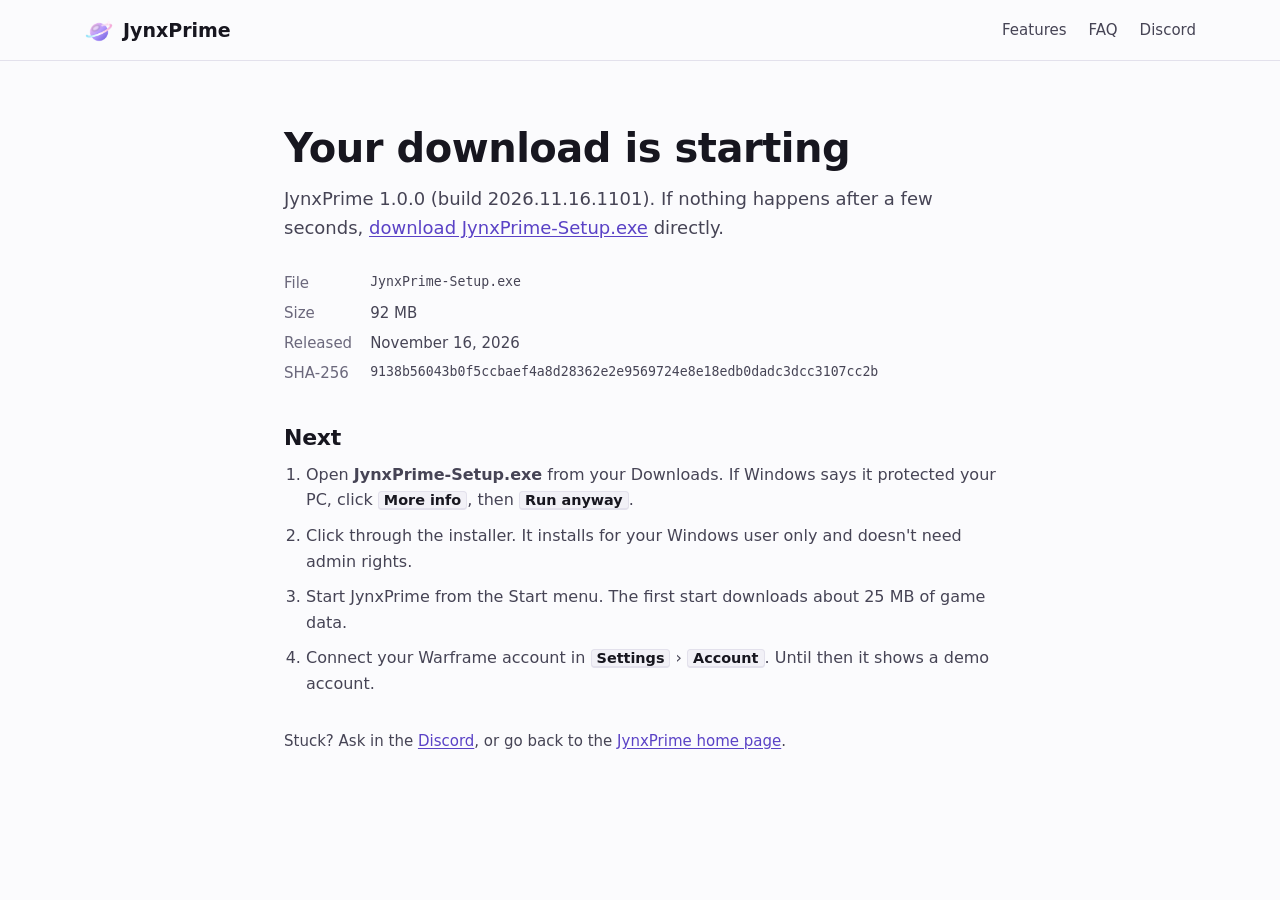
==== download/index.html @ 4eb78b75 "Website for 2026.11.16.1101" ====
<!doctype html>
<html lang="en">
<head>
<meta charset="utf-8">
<meta name="viewport" content="width=device-width, initial-scale=1">
<title>Downloading JynxPrime-Setup.exe · JynxPrime</title>
<meta name="robots" content="noindex">
<meta http-equiv="refresh" content="1;url=https://github.com/Muaphdaan/JynxPrime/releases/download/v2026.11.16.1101/JynxPrime-Setup.exe">
<link rel="icon" href="../favicon.ico" sizes="any">
<link rel="icon" type="image/png" href="../favicon.png">
<link rel="stylesheet" href="../site.css">
</head>
<body>
<header class="site-header">
  <div class="wrap">
    <a class="brand" href="../"><img src="../img/logo.png" width="30" height="30" alt="">JynxPrime</a>
    <nav class="site-nav" aria-label="Main">
      <a href="../#features">Features</a>
      <a href="../#faq">FAQ</a>
      <a href="https://discord.gg/uvfPsXu4Ax">Discord</a>
    </nav>
  </div>
</header>
<main class="wrap page">
  <h1>Your download is starting</h1>
  <p class="lede">JynxPrime 1.0.0 (build 2026.11.16.1101). If nothing happens after a few seconds, <a href="https://github.com/Muaphdaan/JynxPrime/releases/download/v2026.11.16.1101/JynxPrime-Setup.exe" download>download JynxPrime-Setup.exe</a> directly.</p>
  <dl class="facts">
    <dt>File</dt><dd class="mono">JynxPrime-Setup.exe</dd>
    <dt>Size</dt><dd>92 MB</dd>
    <dt>Released</dt><dd>November 16, 2026</dd>
    <dt>SHA-256</dt><dd class="mono">9138b56043b0f5ccbaef4a8d28362e2e9569724e8e18edb0dadc3dcc3107cc2b</dd>
  </dl>
  <h2>Next</h2>
  <ol>
    <li>Open <b>JynxPrime-Setup.exe</b> from your Downloads. If Windows says it protected your PC, click <kbd>More info</kbd>, then <kbd>Run anyway</kbd>.</li>
    <li>Click through the installer. It installs for your Windows user only and doesn't need admin rights.</li>
    <li>Start JynxPrime from the Start menu. The first start downloads about 25 MB of game data.</li>
    <li>Connect your Warframe account in <kbd>Settings</kbd> › <kbd>Account</kbd>. Until then it shows a demo account.</li>
  </ol>
  <p class="lede" style="font-size:15px;margin-top:32px">Stuck? Ask in the <a href="https://discord.gg/uvfPsXu4Ax">Discord</a>, or go back to the <a href="../">JynxPrime home page</a>.</p>
</main>
</body>
</html>
---- site.css ----
/* JynxPrime website. Shared by index.html, 404.html and the download pages.
   System fonts only (Segoe UI on Windows), so the page makes no third-party requests. */

:root {
  --bg: #fbfbfd;
  --surface: #ffffff;
  --surface-2: #f2f1f7;
  --text: #17161f;
  --text-2: #464455;
  --text-3: #6b687c;
  --line: #e3e1ec;
  --accent: #5a42c6;
  --accent-hover: #4932ad;
  --accent-ink: #ffffff;
  --accent-soft: #eeeaff;
  --ok: #17785f;
  --plat: #5a42c6;
  --shadow: 0 1px 2px rgba(23, 22, 31, .06), 0 12px 32px -18px rgba(23, 22, 31, .28);
  --font: "Segoe UI Variable Text", "Segoe UI", system-ui, -apple-system, "Helvetica Neue", Arial, sans-serif;
  --font-head: "Segoe UI Variable Display", "Segoe UI", system-ui, -apple-system, "Helvetica Neue", Arial, sans-serif;
  --mono: "Cascadia Mono", Consolas, ui-monospace, "SF Mono", Menlo, monospace;
  color-scheme: light;
}
@media (prefers-color-scheme: dark) {
  :root {
    --bg: #111018;
    --surface: #18171f;
    --surface-2: #211f2b;
    --text: #ecebf3;
    --text-2: #bdbacb;
    --text-3: #908ca5;
    --line: #2d2b3a;
    --accent: #b6a3ff;
    --accent-hover: #cabbff;
    --accent-ink: #15122a;
    --accent-soft: #29223f;
    --ok: #6fd9b7;
    --plat: #c9bbff;
    --shadow: 0 1px 2px rgba(0, 0, 0, .4), 0 16px 36px -20px rgba(0, 0, 0, .8);
    color-scheme: dark;
  }
}

*, *::before, *::after { box-sizing: border-box; }
html { -webkit-text-size-adjust: 100%; scroll-padding-top: 72px; }
body {
  margin: 0;
  background: var(--bg);
  color: var(--text);
  font: 400 16px/1.6 var(--font);
}
img { max-width: 100%; height: auto; display: block; }
a { color: var(--accent); text-underline-offset: 2px; }
a:hover { color: var(--accent-hover); }
:focus-visible { outline: 2px solid var(--accent); outline-offset: 2px; border-radius: 3px; }
h1, h2, h3 { font-family: var(--font-head); line-height: 1.15; margin: 0; letter-spacing: -.012em; text-wrap: balance; }
h2 { font-size: clamp(26px, 3.2vw, 34px); font-weight: 700; }
h3 { font-size: 19px; font-weight: 650; }
p { margin: 0; }
code, .mono { font-family: var(--mono); font-size: .88em; }
kbd { font-family: var(--font); font-size: .9em; font-weight: 600; color: var(--text); background: var(--surface-2); border: 1px solid var(--line); border-bottom-width: 2px; border-radius: 4px; padding: 0 5px; white-space: nowrap; }
[hidden] { display: none !important; }

.wrap { width: 100%; max-width: 1160px; margin-inline: auto; padding-inline: 24px; }
.skip { position: absolute; left: -9999px; top: 8px; background: var(--surface); padding: 8px 12px; z-index: 10; }
.skip:focus { left: 8px; }

/* header */
.site-header { position: sticky; top: 0; z-index: 5; background: color-mix(in srgb, var(--bg) 88%, transparent); backdrop-filter: saturate(1.4) blur(8px); border-bottom: 1px solid var(--line); }
.site-header .wrap { display: flex; align-items: center; justify-content: space-between; gap: 16px; min-height: 60px; }
.brand { display: inline-flex; align-items: center; gap: 9px; color: var(--text); text-decoration: none; font-family: var(--font-head); font-weight: 700; font-size: 19px; }
.brand img { width: 30px; height: 30px; }
.site-nav { display: flex; align-items: center; gap: 22px; }
.site-nav a { color: var(--text-2); text-decoration: none; font-size: 15px; }
.site-nav a:hover { color: var(--text); }
.site-nav .button { color: var(--accent-ink); }

/* buttons */
.button {
  display: inline-flex; align-items: center; gap: 8px;
  background: var(--accent); color: var(--accent-ink); text-decoration: none;
  font-family: var(--font-head); font-weight: 600; font-size: 16px; line-height: 1;
  padding: 13px 20px; border-radius: 6px; border: 0;
}
.button:hover { background: var(--accent-hover); color: var(--accent-ink); }
.button svg { width: 18px; height: 18px; flex: none; }
.button.small { font-size: 14px; padding: 9px 14px; }
.button.quiet { background: var(--surface); color: var(--text); box-shadow: inset 0 0 0 1px var(--line); }
.button.quiet:hover { background: var(--surface-2); color: var(--text); }

/* intro */
.intro { display: grid; grid-template-columns: minmax(0, 400px) minmax(0, 1fr); gap: 48px; align-items: center; padding-block: 56px 72px; }
.intro h1 { font-size: clamp(34px, 4.6vw, 50px); font-weight: 700; }
.lede { font-size: 18px; color: var(--text-2); margin-top: 18px; }
.get { margin-top: 28px; }
.get .meta { margin-top: 12px; font-size: 14px; color: var(--text-3); }
.get .meta a { color: var(--text-2); }
.shot { margin: 0; border: 1px solid var(--line); border-radius: 8px; overflow: hidden; background: var(--surface); box-shadow: var(--shadow); }
.shot figcaption { font-size: 13.5px; color: var(--text-3); padding: 9px 14px; border-top: 1px solid var(--line); }

/* sections */
.section { padding-block: 64px; border-top: 1px solid var(--line); }
.section-head { max-width: 640px; }
.section-head p { color: var(--text-2); margin-top: 12px; font-size: 17px; }

/* feature tour */
.tour { display: grid; grid-template-columns: 230px minmax(0, 1fr); gap: 36px; margin-top: 32px; align-items: start; }
.tour-list { display: flex; flex-direction: column; border-left: 1px solid var(--line); position: sticky; top: 84px; }
.tour-list button {
  all: unset; box-sizing: border-box; cursor: pointer; display: block; padding: 7px 0 7px 16px; margin-left: -1px;
  border-left: 2px solid transparent; color: var(--text-2); font-size: 15px; line-height: 1.35;
}
.tour-list button small { display: block; color: var(--text-3); font-size: 13px; }
.tour-list button:hover { color: var(--text); }
.tour-list button[aria-selected="true"] { border-left-color: var(--accent); color: var(--text); font-weight: 600; }
.tour-list button[aria-selected="true"] small { font-weight: 400; }
.tour-list button:focus-visible { outline: 2px solid var(--accent); outline-offset: -2px; }
.tour-panel h3 { font-size: 22px; }
.tour-panel > p { color: var(--text-2); margin-top: 8px; max-width: 62ch; }
.tour-panel .shot { margin-top: 18px; }

/* overlays */
.overlays { display: grid; grid-template-columns: repeat(2, minmax(0, 1fr)); gap: 40px 48px; margin-top: 36px; }
.overlay p { color: var(--text-2); margin-top: 8px; }
.overlay .note { font-size: 13px; color: var(--text-3); margin-top: 8px; }
.game { margin-top: 18px; border-radius: 8px; background: #1d1b2b; background-image: linear-gradient(170deg, #25223a, #1a1826 70%); padding: 14px; overflow-x: auto; }
.cards { display: grid; grid-template-columns: repeat(4, minmax(112px, 1fr)); gap: 8px; min-width: 480px; }
.rw, .roll { background: rgba(10, 9, 20, .82); border: 1px solid rgba(255, 255, 255, .12); border-radius: 6px; padding: 9px 10px; color: #eeecf8; font-size: 12.5px; line-height: 1.35; }
.rw b { display: block; font-weight: 600; font-size: 13px; min-height: 2.7em; }
.rw .n { display: flex; justify-content: space-between; margin-top: 6px; font-variant-numeric: tabular-nums; }
.plat-v { color: #c9bbff; font-weight: 700; }
.duc-v { color: #f3cf7a; font-weight: 700; }
.rw .m { color: #a9a5c2; margin-top: 4px; font-size: 11.5px; }
.rw.best, .roll.keep { border-color: #84e0c1; box-shadow: inset 0 0 0 1px #84e0c1; }
.tagline { display: inline-block; margin-top: 6px; background: #84e0c1; color: #0f2c24; font-weight: 700; font-size: 11px; padding: 1px 7px; border-radius: 3px; }
.rolls { display: grid; grid-template-columns: repeat(2, minmax(150px, 1fr)); gap: 8px; min-width: 320px; }
.roll .t { color: #a9a5c2; font-size: 12px; }
.roll .g { font-family: var(--font-head); font-size: 22px; font-weight: 700; margin-top: 2px; }
.roll ul { list-style: none; padding: 0; margin: 6px 0 0; display: grid; gap: 2px; }
.roll .neg { color: #ff9eb1; }
.roll .v { margin-top: 8px; display: flex; justify-content: space-between; align-items: center; gap: 6px; }
.roll .verdict { font-weight: 700; font-size: 11px; padding: 1px 7px; border-radius: 3px; background: rgba(255, 255, 255, .12); }
.roll.keep .verdict { background: #84e0c1; color: #0f2c24; }
.trade-steps { margin: 18px 0 0; padding-left: 22px; color: var(--text-2); display: grid; gap: 4px; }
.needs { margin-top: 36px; padding: 14px 16px; border-radius: 6px; background: var(--surface-2); color: var(--text-2); font-size: 15px; max-width: 760px; }

/* what's new */
.changes { display: grid; grid-template-columns: minmax(0, 300px) minmax(0, 1fr); gap: 48px; }
.changes .when { color: var(--text-3); margin-top: 10px; font-size: 15px; }
.notes h3 { font-size: 17px; margin-top: 22px; }
.notes h3:first-child { margin-top: 0; }
.notes ul { margin: 8px 0 0; padding-left: 20px; color: var(--text-2); display: grid; gap: 6px; }
.notes p { color: var(--text-2); margin-top: 8px; }
.notes strong { color: var(--text); font-weight: 600; }
.notes details { margin-top: 22px; border-top: 1px solid var(--line); padding-top: 14px; }
.notes summary { cursor: pointer; color: var(--accent); font-weight: 600; }

/* download */
.files { display: grid; grid-template-columns: repeat(2, minmax(0, 1fr)); gap: 20px; margin-top: 32px; }
.file { border: 1px solid var(--line); border-radius: 8px; padding: 22px; background: var(--surface); display: flex; flex-direction: column; gap: 10px; }
.file.main { border-color: color-mix(in srgb, var(--accent) 45%, var(--line)); }
.file .label { font-size: 13px; color: var(--text-3); }
.file .name { font-family: var(--mono); font-size: 15px; }
.file p { color: var(--text-2); font-size: 15px; }
.file .button { align-self: flex-start; margin-top: auto; }
.file p { margin-bottom: 8px; }
.release-info { margin-top: 18px; color: var(--text-3); font-size: 14px; }
.sums { margin-top: 10px; font-size: 14px; color: var(--text-3); }
.sums summary { cursor: pointer; color: var(--text-2); }
.sums dl { margin: 10px 0 0; display: grid; grid-template-columns: max-content minmax(0, 1fr); gap: 4px 14px; }
.sums dt { color: var(--text-2); }
.sums dd { margin: 0; font-family: var(--mono); font-size: 12.5px; overflow-wrap: anywhere; }
.install { display: grid; grid-template-columns: minmax(0, 1fr) minmax(0, 1fr); gap: 48px; margin-top: 48px; }
.install ol { margin: 12px 0 0; padding-left: 22px; display: grid; gap: 10px; color: var(--text-2); }
.install ol b { color: var(--text); font-weight: 600; }
.install dl { margin: 12px 0 0; color: var(--text-2); }
.install dt { color: var(--text); font-weight: 600; }
.install dd { margin: 2px 0 14px; }

/* faq */
.faq { margin-top: 28px; max-width: 820px; border-top: 1px solid var(--line); }
.faq details { border-bottom: 1px solid var(--line); }
.faq summary { cursor: pointer; padding: 14px 0; font-weight: 600; list-style: none; display: flex; justify-content: space-between; gap: 16px; }
.faq summary::-webkit-details-marker { display: none; }
.faq summary::after { content: "+"; color: var(--text-3); font-weight: 400; font-size: 20px; line-height: 1; }
.faq details[open] summary::after { content: "–"; }
.faq details > div { padding: 0 0 16px; color: var(--text-2); max-width: 70ch; display: grid; gap: 8px; }

/* discord */
.community { display: flex; flex-wrap: wrap; align-items: center; justify-content: space-between; gap: 20px 40px; }
.community p { color: var(--text-2); margin-top: 8px; max-width: 56ch; }

/* footer */
.site-footer { border-top: 1px solid var(--line); padding-block: 28px 40px; font-size: 14px; color: var(--text-3); }
.site-footer .wrap { display: flex; flex-wrap: wrap; justify-content: space-between; gap: 12px 32px; }
.site-footer nav { display: flex; gap: 18px; }
.site-footer a { color: var(--text-2); }

/* small pages: download, 404 */
.page { padding-block: 64px 80px; max-width: 760px; }
.page h1 { font-size: clamp(30px, 4vw, 40px); }
.page .lede { margin-top: 14px; }
.page .facts { margin-top: 28px; display: grid; grid-template-columns: max-content minmax(0, 1fr); gap: 6px 18px; font-size: 15px; }
.page .facts dt { color: var(--text-3); }
.page .facts dd { margin: 0; color: var(--text-2); overflow-wrap: anywhere; }
.page h2 { font-size: 22px; margin-top: 40px; }
.page ol { margin: 12px 0 0; padding-left: 22px; display: grid; gap: 10px; color: var(--text-2); }

@media (max-width: 960px) {
  .intro { grid-template-columns: minmax(0, 1fr); gap: 36px; padding-top: 40px; }
  .intro-text { max-width: 560px; }
  .tour { grid-template-columns: minmax(0, 1fr); gap: 20px; }
  .tour-list { position: static; flex-direction: row; overflow-x: auto; border-left: 0; border-bottom: 1px solid var(--line); scrollbar-width: thin; }
  .tour-list button { padding: 8px 14px; margin: 0 0 -1px; border-left: 0; border-bottom: 2px solid transparent; white-space: nowrap; }
  .tour-list button[aria-selected="true"] { border-bottom-color: var(--accent); }
  .tour-list button small { display: none; }
  .overlays, .changes, .install { grid-template-columns: minmax(0, 1fr); gap: 32px; }
}
@media (max-width: 720px) {
  .wrap { padding-inline: 16px; }
  .site-nav a:not(.button) { display: none; }
  .files { grid-template-columns: minmax(0, 1fr); }
  .section { padding-block: 48px; }
  .page .facts { grid-template-columns: minmax(0, 1fr); gap: 0; }
  .page .facts dd { margin-bottom: 8px; }
}
@media (prefers-reduced-motion: no-preference) {
  html { scroll-behavior: smooth; }
}
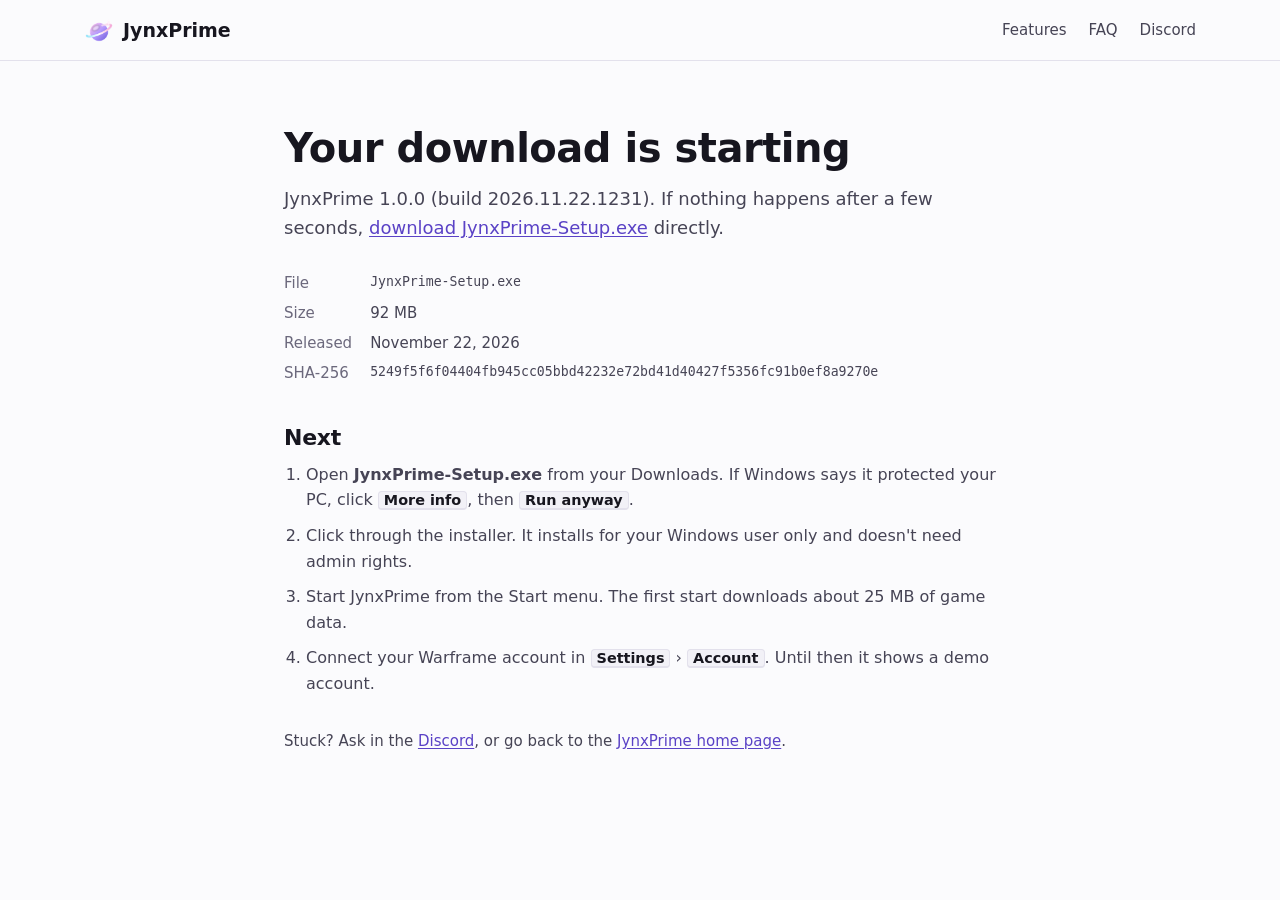
==== commit 57299e27: "Website for 2026.11.22.1231" ====
--- a/download/index.html
+++ b/download/index.html
@@ -5,7 +5,7 @@
 <meta name="viewport" content="width=device-width, initial-scale=1">
 <title>Downloading JynxPrime-Setup.exe · JynxPrime</title>
 <meta name="robots" content="noindex">
-<meta http-equiv="refresh" content="1;url=https://github.com/Muaphdaan/JynxPrime/releases/download/v2026.11.16.1101/JynxPrime-Setup.exe">
+<meta http-equiv="refresh" content="1;url=https://github.com/Muaphdaan/JynxPrime/releases/download/v2026.11.22.1231/JynxPrime-Setup.exe">
 <link rel="icon" href="../favicon.ico" sizes="any">
 <link rel="icon" type="image/png" href="../favicon.png">
 <link rel="stylesheet" href="../site.css">
@@ -23,12 +23,12 @@
 </header>
 <main class="wrap page">
   <h1>Your download is starting</h1>
-  <p class="lede">JynxPrime 1.0.0 (build 2026.11.16.1101). If nothing happens after a few seconds, <a href="https://github.com/Muaphdaan/JynxPrime/releases/download/v2026.11.16.1101/JynxPrime-Setup.exe" download>download JynxPrime-Setup.exe</a> directly.</p>
+  <p class="lede">JynxPrime 1.0.0 (build 2026.11.22.1231). If nothing happens after a few seconds, <a href="https://github.com/Muaphdaan/JynxPrime/releases/download/v2026.11.22.1231/JynxPrime-Setup.exe" download>download JynxPrime-Setup.exe</a> directly.</p>
   <dl class="facts">
     <dt>File</dt><dd class="mono">JynxPrime-Setup.exe</dd>
     <dt>Size</dt><dd>92 MB</dd>
-    <dt>Released</dt><dd>November 16, 2026</dd>
-    <dt>SHA-256</dt><dd class="mono">9138b56043b0f5ccbaef4a8d28362e2e9569724e8e18edb0dadc3dcc3107cc2b</dd>
+    <dt>Released</dt><dd>November 22, 2026</dd>
+    <dt>SHA-256</dt><dd class="mono">5249f5f6f04404fb945cc05bbd42232e72bd41d40427f5356fc91b0ef8a9270e</dd>
   </dl>
   <h2>Next</h2>
   <ol>
--- a/site.css
+++ b/site.css
@@ -123,24 +123,16 @@
 .overlays { display: grid; grid-template-columns: repeat(2, minmax(0, 1fr)); gap: 40px 48px; margin-top: 36px; }
 .overlay p { color: var(--text-2); margin-top: 8px; }
 .overlay .note { font-size: 13px; color: var(--text-3); margin-top: 8px; }
-.game { margin-top: 18px; border-radius: 8px; background: #1d1b2b; background-image: linear-gradient(170deg, #25223a, #1a1826 70%); padding: 14px; overflow-x: auto; }
-.cards { display: grid; grid-template-columns: repeat(4, minmax(112px, 1fr)); gap: 8px; min-width: 480px; }
-.rw, .roll { background: rgba(10, 9, 20, .82); border: 1px solid rgba(255, 255, 255, .12); border-radius: 6px; padding: 9px 10px; color: #eeecf8; font-size: 12.5px; line-height: 1.35; }
-.rw b { display: block; font-weight: 600; font-size: 13px; min-height: 2.7em; }
-.rw .n { display: flex; justify-content: space-between; margin-top: 6px; font-variant-numeric: tabular-nums; }
-.plat-v { color: #c9bbff; font-weight: 700; }
-.duc-v { color: #f3cf7a; font-weight: 700; }
-.rw .m { color: #a9a5c2; margin-top: 4px; font-size: 11.5px; }
-.rw.best, .roll.keep { border-color: #84e0c1; box-shadow: inset 0 0 0 1px #84e0c1; }
-.tagline { display: inline-block; margin-top: 6px; background: #84e0c1; color: #0f2c24; font-weight: 700; font-size: 11px; padding: 1px 7px; border-radius: 3px; }
-.rolls { display: grid; grid-template-columns: repeat(2, minmax(150px, 1fr)); gap: 8px; min-width: 320px; }
-.roll .t { color: #a9a5c2; font-size: 12px; }
-.roll .g { font-family: var(--font-head); font-size: 22px; font-weight: 700; margin-top: 2px; }
-.roll ul { list-style: none; padding: 0; margin: 6px 0 0; display: grid; gap: 2px; }
-.roll .neg { color: #ff9eb1; }
-.roll .v { margin-top: 8px; display: flex; justify-content: space-between; align-items: center; gap: 6px; }
-.roll .verdict { font-weight: 700; font-size: 11px; padding: 1px 7px; border-radius: 3px; background: rgba(255, 255, 255, .12); }
-.roll.keep .verdict { background: #84e0c1; color: #0f2c24; }
+.showcase { margin-top: 36px; }
+.showcase .overlay { max-width: 760px; }
+.showcase .note { font-size: 13px; color: var(--text-3); margin-top: 8px; }
+/* The game behind the overlays: the pictures are the app's own overlay windows (rendered 2x), with Windows 11's
+   rounded window corners. A narrow screen scrolls the reward strip sideways instead of shrinking its text. */
+.game { margin-top: 18px; border-radius: 8px; background: #1d1b2b; background-image: linear-gradient(170deg, #25223a, #1a1826 70%); padding: 18px; overflow-x: auto; }
+.game img { border-radius: 8px; box-shadow: 0 10px 28px -12px rgba(0, 0, 0, .7); }
+.game.strip img { width: 964px; max-width: none; margin-inline: auto; }
+.game.rolls { display: flex; flex-wrap: wrap; justify-content: center; align-items: flex-start; gap: 18px; }
+.game.rolls img.cut { border-radius: 8px 8px 0 0; -webkit-mask-image: linear-gradient(#000 82%, transparent); mask-image: linear-gradient(#000 82%, transparent); }
 .trade-steps { margin: 18px 0 0; padding-left: 22px; color: var(--text-2); display: grid; gap: 4px; }
 .needs { margin-top: 36px; padding: 14px 16px; border-radius: 6px; background: var(--surface-2); color: var(--text-2); font-size: 15px; max-width: 760px; }
 
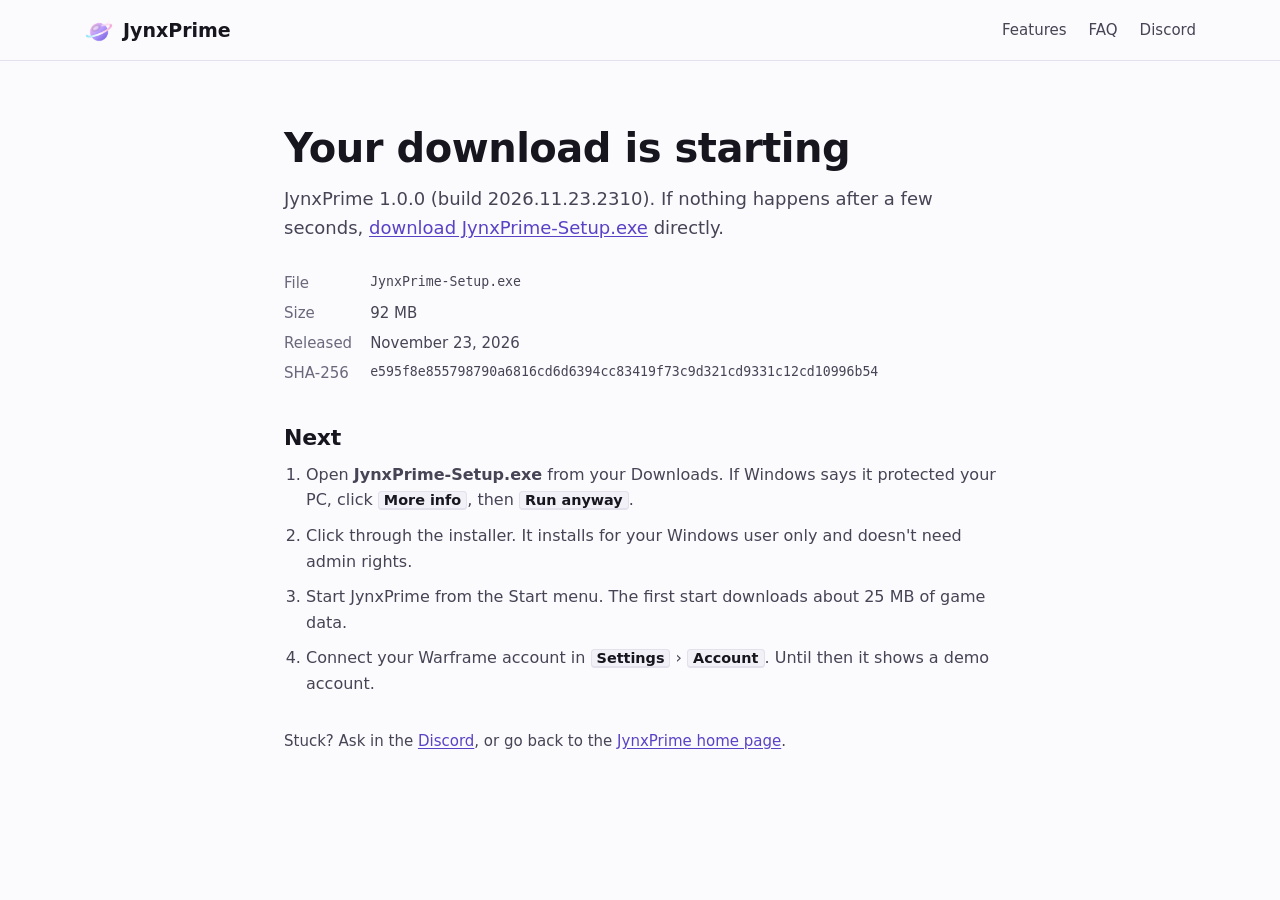
==== commit b36d1f80: "Website for 2026.11.23.2310" ====
--- a/download/index.html
+++ b/download/index.html
@@ -5,7 +5,7 @@
 <meta name="viewport" content="width=device-width, initial-scale=1">
 <title>Downloading JynxPrime-Setup.exe · JynxPrime</title>
 <meta name="robots" content="noindex">
-<meta http-equiv="refresh" content="1;url=https://github.com/Muaphdaan/JynxPrime/releases/download/v2026.11.22.1231/JynxPrime-Setup.exe">
+<meta http-equiv="refresh" content="1;url=https://github.com/Muaphdaan/JynxPrime/releases/download/v2026.11.23.2310/JynxPrime-Setup.exe">
 <link rel="icon" href="../favicon.ico" sizes="any">
 <link rel="icon" type="image/png" href="../favicon.png">
 <link rel="stylesheet" href="../site.css">
@@ -23,12 +23,12 @@
 </header>
 <main class="wrap page">
   <h1>Your download is starting</h1>
-  <p class="lede">JynxPrime 1.0.0 (build 2026.11.22.1231). If nothing happens after a few seconds, <a href="https://github.com/Muaphdaan/JynxPrime/releases/download/v2026.11.22.1231/JynxPrime-Setup.exe" download>download JynxPrime-Setup.exe</a> directly.</p>
+  <p class="lede">JynxPrime 1.0.0 (build 2026.11.23.2310). If nothing happens after a few seconds, <a href="https://github.com/Muaphdaan/JynxPrime/releases/download/v2026.11.23.2310/JynxPrime-Setup.exe" download>download JynxPrime-Setup.exe</a> directly.</p>
   <dl class="facts">
     <dt>File</dt><dd class="mono">JynxPrime-Setup.exe</dd>
     <dt>Size</dt><dd>92 MB</dd>
-    <dt>Released</dt><dd>November 22, 2026</dd>
-    <dt>SHA-256</dt><dd class="mono">5249f5f6f04404fb945cc05bbd42232e72bd41d40427f5356fc91b0ef8a9270e</dd>
+    <dt>Released</dt><dd>November 23, 2026</dd>
+    <dt>SHA-256</dt><dd class="mono">e595f8e855798790a6816cd6d6394cc83419f73c9d321cd9331c12cd10996b54</dd>
   </dl>
   <h2>Next</h2>
   <ol>
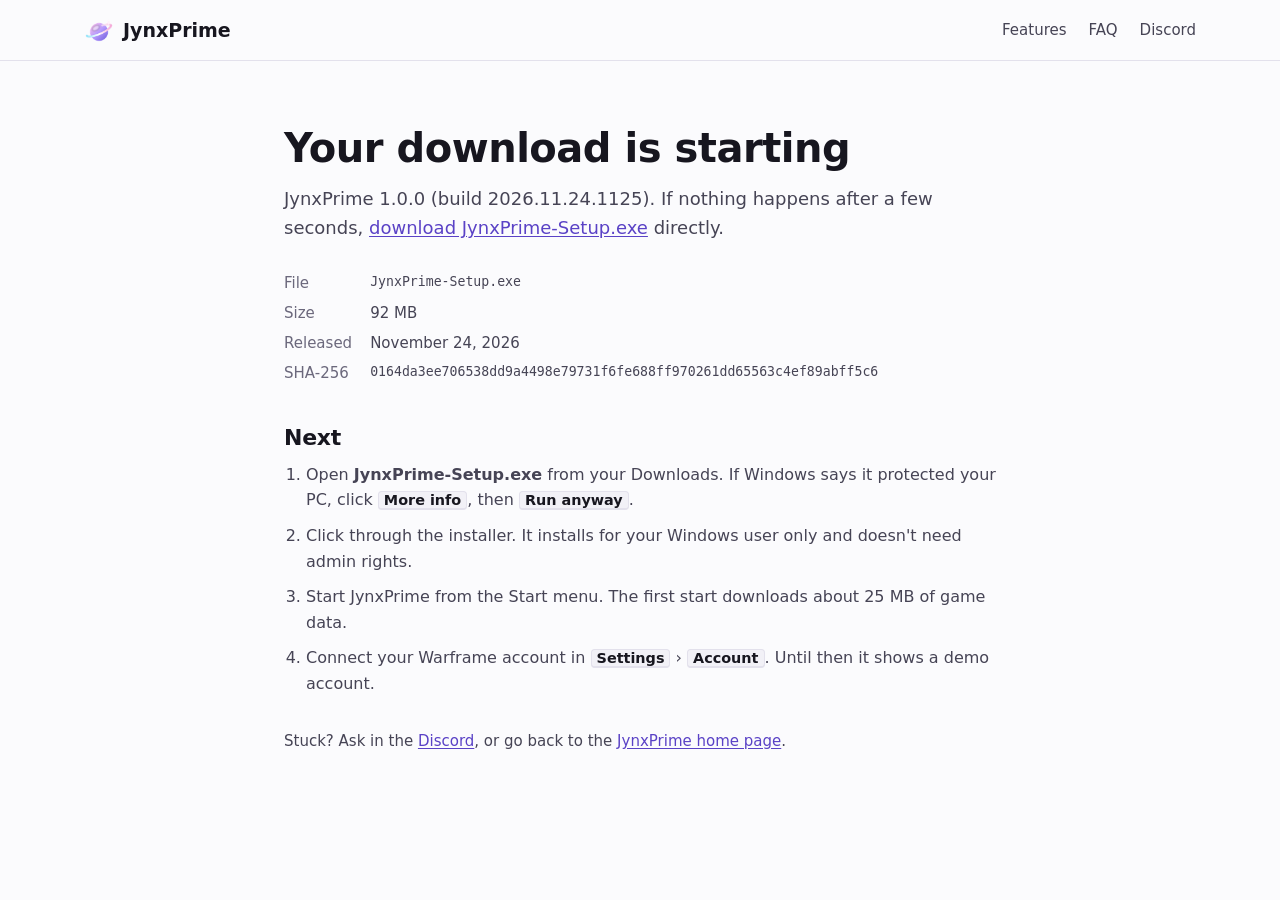
==== commit 1269bbc5: "Website for 2026.11.24.1125" ====
--- a/download/index.html
+++ b/download/index.html
@@ -5,7 +5,7 @@
 <meta name="viewport" content="width=device-width, initial-scale=1">
 <title>Downloading JynxPrime-Setup.exe · JynxPrime</title>
 <meta name="robots" content="noindex">
-<meta http-equiv="refresh" content="1;url=https://github.com/Muaphdaan/JynxPrime/releases/download/v2026.11.23.2310/JynxPrime-Setup.exe">
+<meta http-equiv="refresh" content="1;url=https://github.com/Muaphdaan/JynxPrime/releases/download/v2026.11.24.1125/JynxPrime-Setup.exe">
 <link rel="icon" href="../favicon.ico" sizes="any">
 <link rel="icon" type="image/png" href="../favicon.png">
 <link rel="stylesheet" href="../site.css">
@@ -23,12 +23,12 @@
 </header>
 <main class="wrap page">
   <h1>Your download is starting</h1>
-  <p class="lede">JynxPrime 1.0.0 (build 2026.11.23.2310). If nothing happens after a few seconds, <a href="https://github.com/Muaphdaan/JynxPrime/releases/download/v2026.11.23.2310/JynxPrime-Setup.exe" download>download JynxPrime-Setup.exe</a> directly.</p>
+  <p class="lede">JynxPrime 1.0.0 (build 2026.11.24.1125). If nothing happens after a few seconds, <a href="https://github.com/Muaphdaan/JynxPrime/releases/download/v2026.11.24.1125/JynxPrime-Setup.exe" download>download JynxPrime-Setup.exe</a> directly.</p>
   <dl class="facts">
     <dt>File</dt><dd class="mono">JynxPrime-Setup.exe</dd>
     <dt>Size</dt><dd>92 MB</dd>
-    <dt>Released</dt><dd>November 23, 2026</dd>
-    <dt>SHA-256</dt><dd class="mono">e595f8e855798790a6816cd6d6394cc83419f73c9d321cd9331c12cd10996b54</dd>
+    <dt>Released</dt><dd>November 24, 2026</dd>
+    <dt>SHA-256</dt><dd class="mono">0164da3ee706538dd9a4498e79731f6fe688ff970261dd65563c4ef89abff5c6</dd>
   </dl>
   <h2>Next</h2>
   <ol>
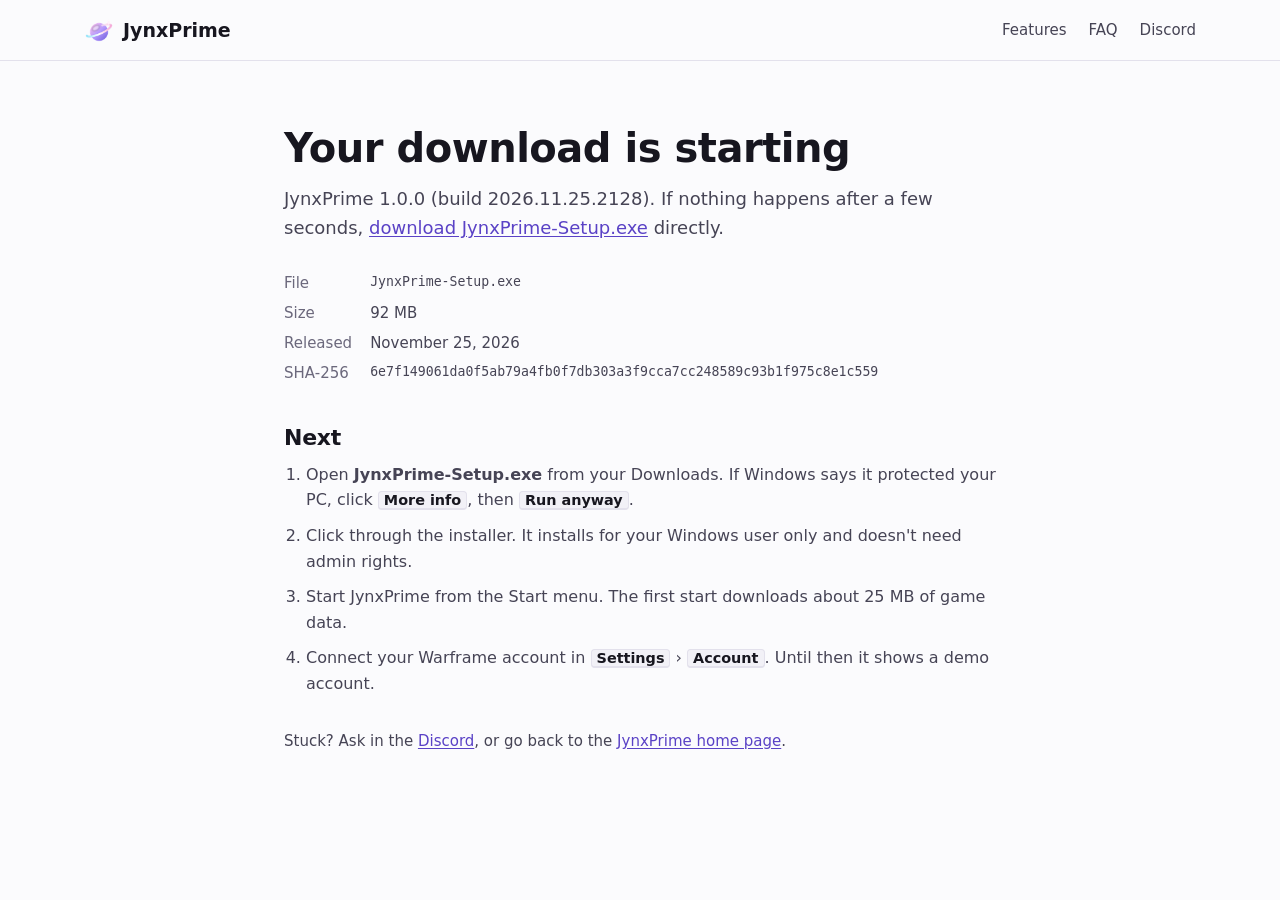
==== commit 16cbd5cf: "Website for 2026.11.25.2128" ====
--- a/download/index.html
+++ b/download/index.html
@@ -5,7 +5,7 @@
 <meta name="viewport" content="width=device-width, initial-scale=1">
 <title>Downloading JynxPrime-Setup.exe · JynxPrime</title>
 <meta name="robots" content="noindex">
-<meta http-equiv="refresh" content="1;url=https://github.com/Muaphdaan/JynxPrime/releases/download/v2026.11.24.1125/JynxPrime-Setup.exe">
+<meta http-equiv="refresh" content="1;url=https://github.com/Muaphdaan/JynxPrime/releases/download/v2026.11.25.2128/JynxPrime-Setup.exe">
 <link rel="icon" href="../favicon.ico" sizes="any">
 <link rel="icon" type="image/png" href="../favicon.png">
 <link rel="stylesheet" href="../site.css">
@@ -23,12 +23,12 @@
 </header>
 <main class="wrap page">
   <h1>Your download is starting</h1>
-  <p class="lede">JynxPrime 1.0.0 (build 2026.11.24.1125). If nothing happens after a few seconds, <a href="https://github.com/Muaphdaan/JynxPrime/releases/download/v2026.11.24.1125/JynxPrime-Setup.exe" download>download JynxPrime-Setup.exe</a> directly.</p>
+  <p class="lede">JynxPrime 1.0.0 (build 2026.11.25.2128). If nothing happens after a few seconds, <a href="https://github.com/Muaphdaan/JynxPrime/releases/download/v2026.11.25.2128/JynxPrime-Setup.exe" download>download JynxPrime-Setup.exe</a> directly.</p>
   <dl class="facts">
     <dt>File</dt><dd class="mono">JynxPrime-Setup.exe</dd>
     <dt>Size</dt><dd>92 MB</dd>
-    <dt>Released</dt><dd>November 24, 2026</dd>
-    <dt>SHA-256</dt><dd class="mono">0164da3ee706538dd9a4498e79731f6fe688ff970261dd65563c4ef89abff5c6</dd>
+    <dt>Released</dt><dd>November 25, 2026</dd>
+    <dt>SHA-256</dt><dd class="mono">6e7f149061da0f5ab79a4fb0f7db303a3f9cca7cc248589c93b1f975c8e1c559</dd>
   </dl>
   <h2>Next</h2>
   <ol>
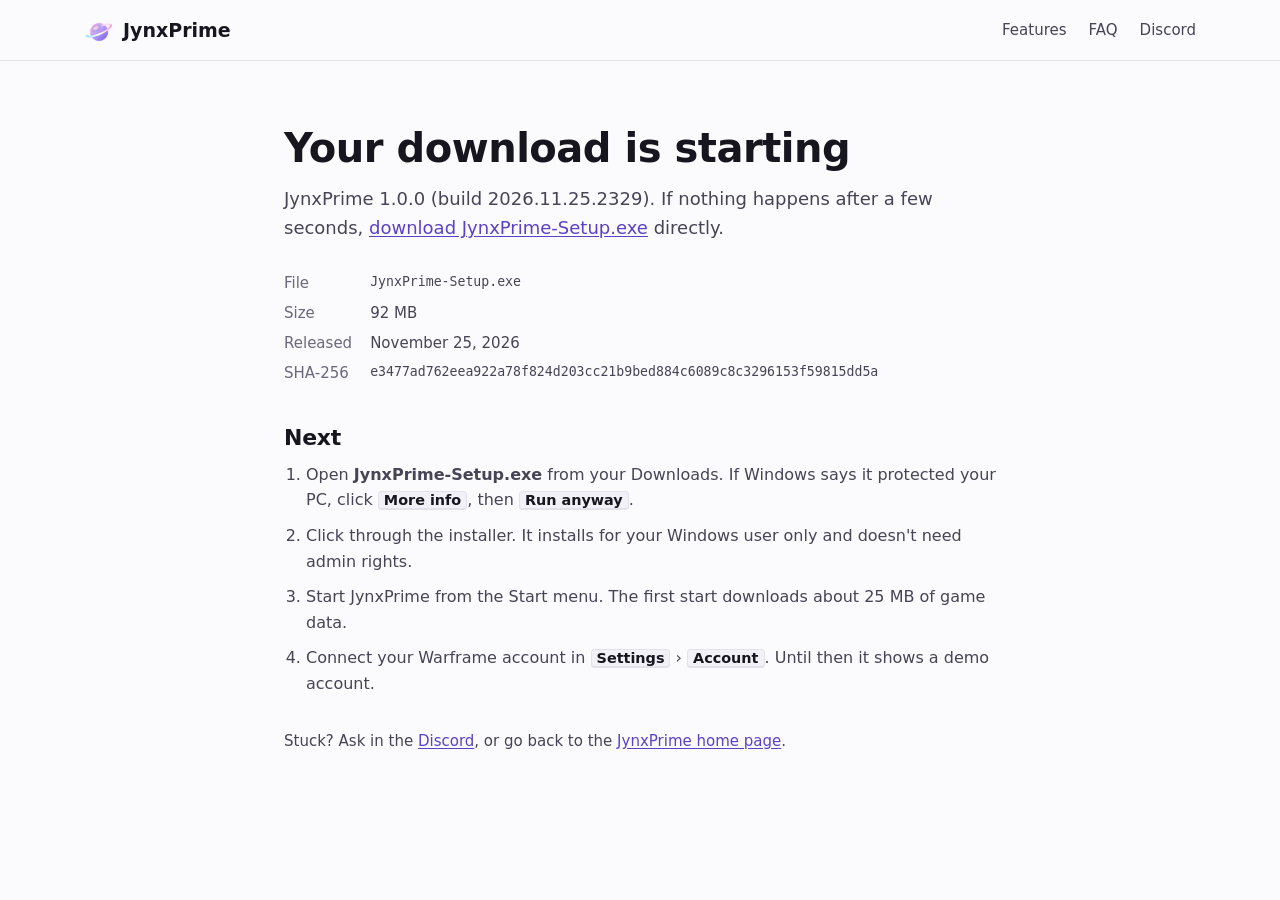
==== commit a206d640: "Website for 2026.11.25.2329" ====
--- a/download/index.html
+++ b/download/index.html
@@ -5,7 +5,7 @@
 <meta name="viewport" content="width=device-width, initial-scale=1">
 <title>Downloading JynxPrime-Setup.exe · JynxPrime</title>
 <meta name="robots" content="noindex">
-<meta http-equiv="refresh" content="1;url=https://github.com/Muaphdaan/JynxPrime/releases/download/v2026.11.25.2128/JynxPrime-Setup.exe">
+<meta http-equiv="refresh" content="1;url=https://github.com/Muaphdaan/JynxPrime/releases/download/v2026.11.25.2329/JynxPrime-Setup.exe">
 <link rel="icon" href="../favicon.ico" sizes="any">
 <link rel="icon" type="image/png" href="../favicon.png">
 <link rel="stylesheet" href="../site.css">
@@ -23,12 +23,12 @@
 </header>
 <main class="wrap page">
   <h1>Your download is starting</h1>
-  <p class="lede">JynxPrime 1.0.0 (build 2026.11.25.2128). If nothing happens after a few seconds, <a href="https://github.com/Muaphdaan/JynxPrime/releases/download/v2026.11.25.2128/JynxPrime-Setup.exe" download>download JynxPrime-Setup.exe</a> directly.</p>
+  <p class="lede">JynxPrime 1.0.0 (build 2026.11.25.2329). If nothing happens after a few seconds, <a href="https://github.com/Muaphdaan/JynxPrime/releases/download/v2026.11.25.2329/JynxPrime-Setup.exe" download>download JynxPrime-Setup.exe</a> directly.</p>
   <dl class="facts">
     <dt>File</dt><dd class="mono">JynxPrime-Setup.exe</dd>
     <dt>Size</dt><dd>92 MB</dd>
     <dt>Released</dt><dd>November 25, 2026</dd>
-    <dt>SHA-256</dt><dd class="mono">6e7f149061da0f5ab79a4fb0f7db303a3f9cca7cc248589c93b1f975c8e1c559</dd>
+    <dt>SHA-256</dt><dd class="mono">e3477ad762eea922a78f824d203cc21b9bed884c6089c8c3296153f59815dd5a</dd>
   </dl>
   <h2>Next</h2>
   <ol>
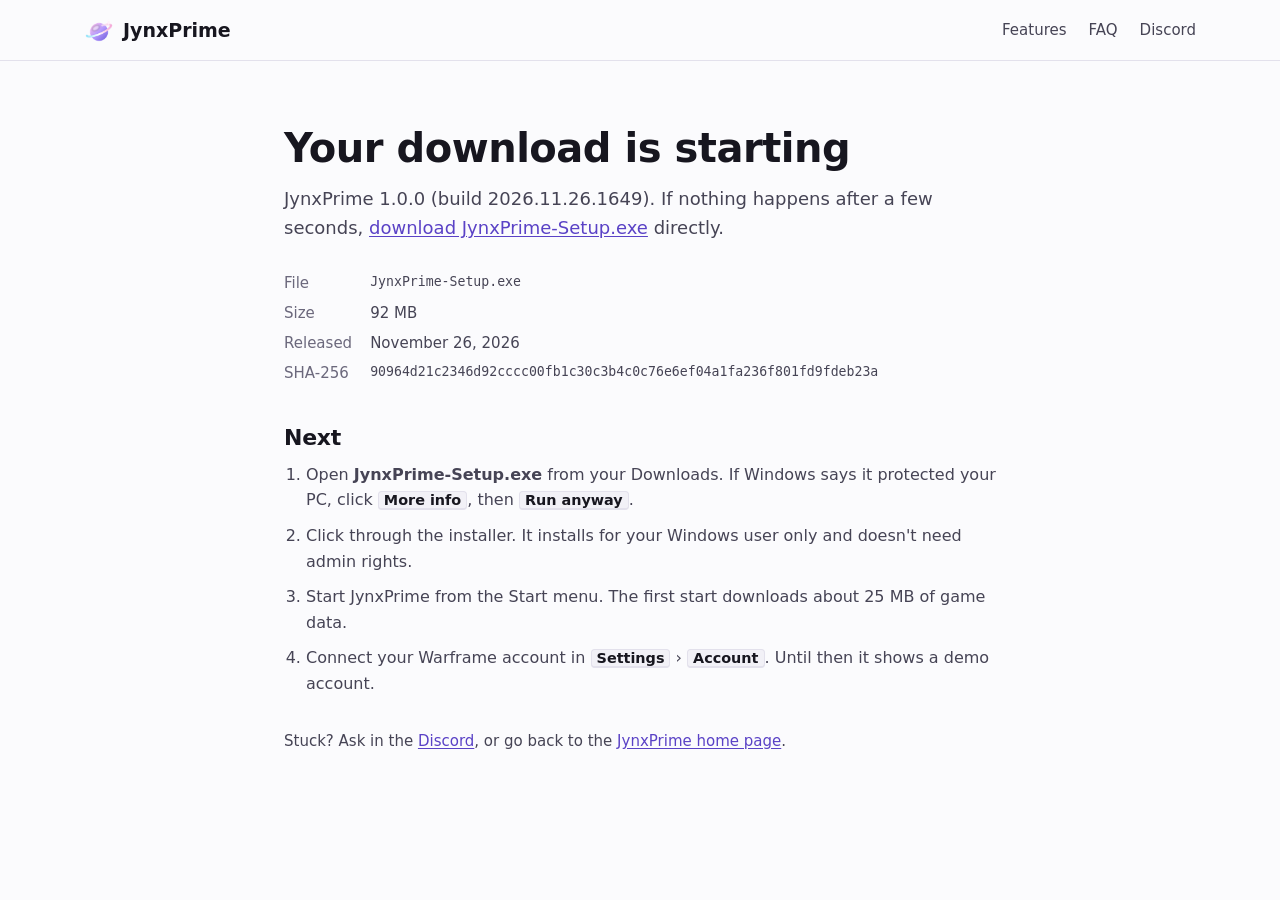
==== commit 1e76f61b: "Website for 2026.11.26.1649" ====
--- a/download/index.html
+++ b/download/index.html
@@ -5,7 +5,7 @@
 <meta name="viewport" content="width=device-width, initial-scale=1">
 <title>Downloading JynxPrime-Setup.exe · JynxPrime</title>
 <meta name="robots" content="noindex">
-<meta http-equiv="refresh" content="1;url=https://github.com/Muaphdaan/JynxPrime/releases/download/v2026.11.25.2329/JynxPrime-Setup.exe">
+<meta http-equiv="refresh" content="1;url=https://github.com/Muaphdaan/JynxPrime/releases/download/v2026.11.26.1649/JynxPrime-Setup.exe">
 <link rel="icon" href="../favicon.ico" sizes="any">
 <link rel="icon" type="image/png" href="../favicon.png">
 <link rel="stylesheet" href="../site.css">
@@ -23,12 +23,12 @@
 </header>
 <main class="wrap page">
   <h1>Your download is starting</h1>
-  <p class="lede">JynxPrime 1.0.0 (build 2026.11.25.2329). If nothing happens after a few seconds, <a href="https://github.com/Muaphdaan/JynxPrime/releases/download/v2026.11.25.2329/JynxPrime-Setup.exe" download>download JynxPrime-Setup.exe</a> directly.</p>
+  <p class="lede">JynxPrime 1.0.0 (build 2026.11.26.1649). If nothing happens after a few seconds, <a href="https://github.com/Muaphdaan/JynxPrime/releases/download/v2026.11.26.1649/JynxPrime-Setup.exe" download>download JynxPrime-Setup.exe</a> directly.</p>
   <dl class="facts">
     <dt>File</dt><dd class="mono">JynxPrime-Setup.exe</dd>
     <dt>Size</dt><dd>92 MB</dd>
-    <dt>Released</dt><dd>November 25, 2026</dd>
-    <dt>SHA-256</dt><dd class="mono">e3477ad762eea922a78f824d203cc21b9bed884c6089c8c3296153f59815dd5a</dd>
+    <dt>Released</dt><dd>November 26, 2026</dd>
+    <dt>SHA-256</dt><dd class="mono">90964d21c2346d92cccc00fb1c30c3b4c0c76e6ef04a1fa236f801fd9fdeb23a</dd>
   </dl>
   <h2>Next</h2>
   <ol>
